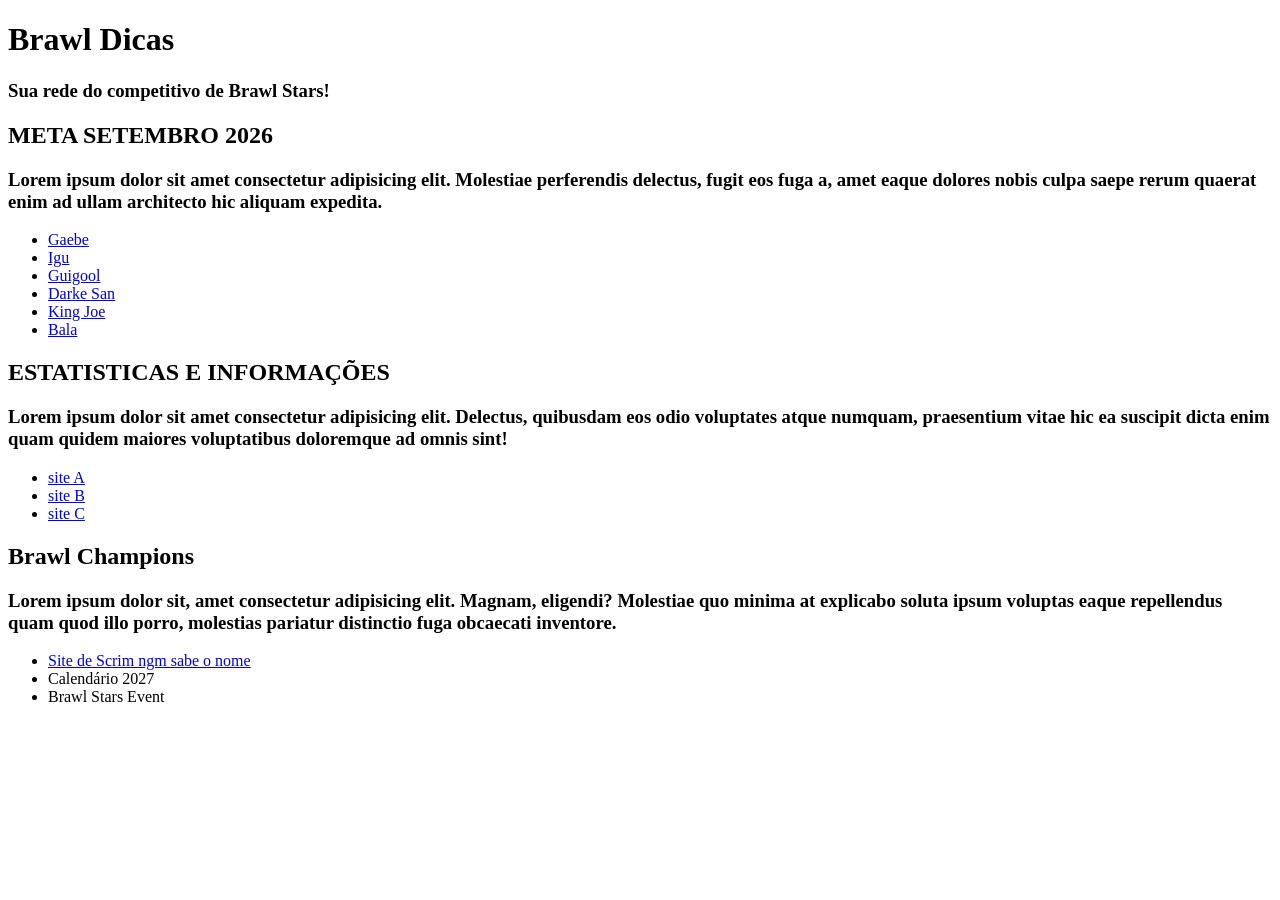
==== index.html @ 019db8ba "Create index.html for Brawl Dicas website Initial HTML structure for Brawl Dicas website with sectio" ====
<!DOCTYPE html>
<html lang="pt-br">
<head>
    <meta charset="UTF-8">
    <meta name="viewport" content="width=device-width, initial-scale=1.0">
    <link rel="stylesheet" href="estilos.css">
    <title>Brawl Dicas</title>
    
</head>
<body>
    <div>
        <h1> Brawl Dicas </h1>
        <h3> Sua rede do competitivo de Brawl Stars!</h3>
    </div>

    <div>
    <h2> META SETEMBRO 2026</h2>
    <h3> Lorem ipsum dolor sit amet consectetur adipisicing elit. Molestiae perferendis delectus, fugit eos fuga a, amet eaque dolores nobis culpa saepe rerum quaerat enim ad ullam architecto hic aliquam expedita.</h3>
    <nav>
        <ul>
            <li><a href="#">Gaebe</a></li>
            <li><a href="#">Igu</a></li>
            <li><a href="#">Guigool</a></li>
            <li><a href="#">Darke San</a></li>
            <li><a href="#">King Joe</a></li>
            <li><a href="#">Bala</a></li>
        </ul>
    </nav>
    </div>

    <div>
        <h2> ESTATISTICAS E INFORMAÇÕES</h2>
        <h3> Lorem ipsum dolor sit amet consectetur adipisicing elit. Delectus, quibusdam eos odio voluptates atque numquam, praesentium vitae hic ea suscipit dicta enim quam quidem maiores voluptatibus doloremque ad omnis sint!</h3>
    <nav>
        <ul>
            <li><a href="#">site A</a></li>
            <li><a href="#">site B</a></li>
            <li><a href="#">site C</a></li>
        </ul>
    </nav>
    </div>

    <div>
        <h2> Brawl Champions</h2>
        <h3> Lorem ipsum dolor sit, amet consectetur adipisicing elit. Magnam, eligendi? Molestiae quo minima at explicabo soluta ipsum voluptas eaque repellendus quam quod illo porro, molestias pariatur distinctio fuga obcaecati inventore.</h3>
    <nav>
        <ul>
            <li><a href="#"> Site de Scrim ngm sabe o nome</a></li>
            <li><a href="#"></a> Calendário 2027</li>
            <li><a href="https://"></a> Brawl Stars Event</li>
        </ul>
    </nav>
    </div>
</body>
</html>
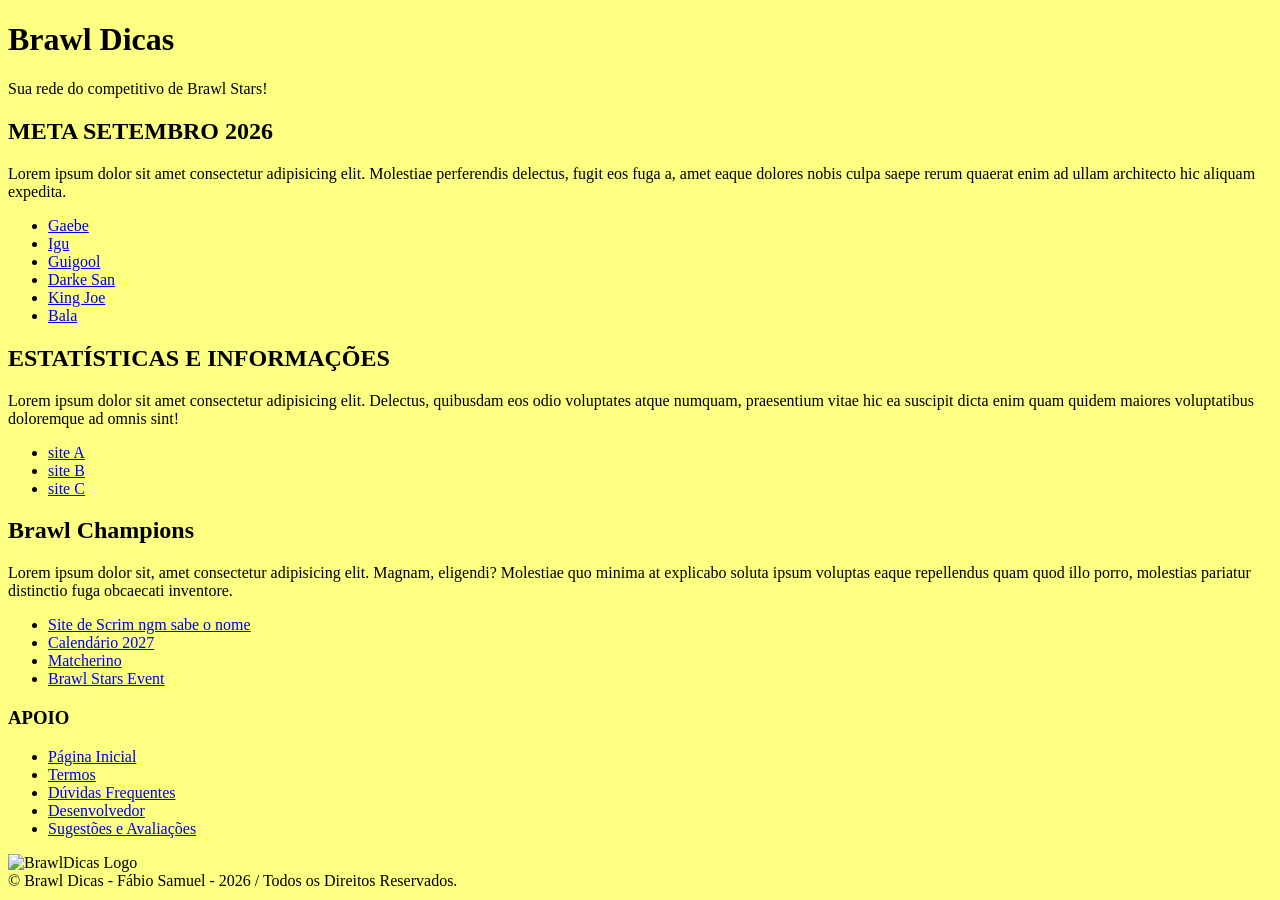
==== commit 2de8ce15: "Update index.html" ====
--- a/index.html
+++ b/index.html
@@ -1,4 +1,3 @@
-
 <!DOCTYPE html>
 <html lang="pt-br">
 <head>
@@ -6,51 +5,73 @@
     <meta name="viewport" content="width=device-width, initial-scale=1.0">
     <link rel="stylesheet" href="estilos.css">
     <title>Brawl Dicas</title>
-    
 </head>
 <body>
-    <div>
-        <h1> Brawl Dicas </h1>
-        <h3> Sua rede do competitivo de Brawl Stars!</h3>
-    </div>
+    
+    <header>
+        <h1>Brawl Dicas</h1>
+        <p>Sua rede do competitivo de Brawl Stars!</p>
+    </header>
 
-    <div>
-    <h2> META SETEMBRO 2026</h2>
-    <h3> Lorem ipsum dolor sit amet consectetur adipisicing elit. Molestiae perferendis delectus, fugit eos fuga a, amet eaque dolores nobis culpa saepe rerum quaerat enim ad ullam architecto hic aliquam expedita.</h3>
-    <nav>
-        <ul>
-            <li><a href="#">Gaebe</a></li>
-            <li><a href="#">Igu</a></li>
-            <li><a href="#">Guigool</a></li>
-            <li><a href="#">Darke San</a></li>
-            <li><a href="#">King Joe</a></li>
-            <li><a href="#">Bala</a></li>
-        </ul>
-    </nav>
-    </div>
+    
+    <section>
+        <h2>META SETEMBRO 2026</h2>
+        <p>Lorem ipsum dolor sit amet consectetur adipisicing elit. Molestiae perferendis delectus, fugit eos fuga a, amet eaque dolores nobis culpa saepe rerum quaerat enim ad ullam architecto hic aliquam expedita.</p>
+        <nav>
+            <ul>
+                <li><a href="https://www.youtube.com/@GaebeBS" target="_blank" rel="noopener noreferrer">Gaebe</a></li>
+                <li><a href="https://www.youtube.com/@iguigu" target="_blank" rel="noopener noreferrer">Igu</a></li>
+                <li><a href="https://www.youtube.com/@guigoolbs" target="_blank" rel="noopener noreferrer">Guigool</a></li>
+                <li><a href="https://www.youtube.com/@Darkesanbs" target="_blank" rel="noopener noreferrer">Darke San</a></li>
+                <li><a href="https://www.youtube.com/@KINGJOEJNT" target="_blank" rel="noopener noreferrer">King Joe</a></li>
+                <li><a href="https://www.youtube.com/@balabrawl" target="_blank" rel="noopener noreferrer">Bala</a></li>
+            </ul>
+        </nav>
+    </section>
 
-    <div>
-        <h2> ESTATISTICAS E INFORMAÇÕES</h2>
-        <h3> Lorem ipsum dolor sit amet consectetur adipisicing elit. Delectus, quibusdam eos odio voluptates atque numquam, praesentium vitae hic ea suscipit dicta enim quam quidem maiores voluptatibus doloremque ad omnis sint!</h3>
-    <nav>
-        <ul>
-            <li><a href="#">site A</a></li>
-            <li><a href="#">site B</a></li>
-            <li><a href="#">site C</a></li>
-        </ul>
-    </nav>
-    </div>
+    
+    <section>
+        <h2>ESTATÍSTICAS E INFORMAÇÕES</h2>
+        <p>Lorem ipsum dolor sit amet consectetur adipisicing elit. Delectus, quibusdam eos odio voluptates atque numquam, praesentium vitae hic ea suscipit dicta enim quam quidem maiores voluptatibus doloremque ad omnis sint!</p>
+        <nav>
+            <ul>
+                <li><a href="#" target="_blank" rel="noopener noreferrer">site A</a></li>
+                <li><a href="#" target="_blank" rel="noopener noreferrer">site B</a></li>
+                <li><a href="#" target="_blank" rel="noopener noreferrer">site C</a></li>
+            </ul>
+        </nav>
+    </section>
 
-    <div>
-        <h2> Brawl Champions</h2>
-        <h3> Lorem ipsum dolor sit, amet consectetur adipisicing elit. Magnam, eligendi? Molestiae quo minima at explicabo soluta ipsum voluptas eaque repellendus quam quod illo porro, molestias pariatur distinctio fuga obcaecati inventore.</h3>
-    <nav>
-        <ul>
-            <li><a href="#"> Site de Scrim ngm sabe o nome</a></li>
-            <li><a href="#"></a> Calendário 2027</li>
-            <li><a href="https://"></a> Brawl Stars Event</li>
-        </ul>
-    </nav>
-    </div>
+    
+    <section>
+        <h2>Brawl Champions</h2>
+        <p>Lorem ipsum dolor sit, amet consectetur adipisicing elit. Magnam, eligendi? Molestiae quo minima at explicabo soluta ipsum voluptas eaque repellendus quam quod illo porro, molestias pariatur distinctio fuga obcaecati inventore.</p>
+        <nav>
+            <ul>
+                <li><a href="#" target="_blank" rel="noopener noreferrer">Site de Scrim ngm sabe o nome</a></li>
+                <li><a href="#" target="_blank" rel="noopener noreferrer">Calendário 2027</a></li>
+                <li><a href="#" target="_blank" rel="noopener noreferrer">Matcherino</a></li>
+                <li><a href="https://event.supercell.com/brawlstars/pt" target="_blank" rel="noopener noreferrer">Brawl Stars Event</a></li>
+            </ul>
+        </nav>
+    </section>
+
+ 
+    <footer>
+        <div class="footer-container">
+            <div class="footer-content">
+                <h3>APOIO</h3>
+                <ul>
+                    <li><a href="#" target="_blank">Página Inicial</a></li>
+                    <li><a href="#" target="_blank">Termos</a></li>
+                    <li><a href="#" target="_blank">Dúvidas Frequentes</a></li>
+                    <li><a href="#" target="_blank">Desenvolvedor</a></li>
+                    <li><a href="#" target="_blank">Sugestões e Avaliações</a></li>
+                </ul>
+            </div>
+            <img class="fim" src="#" alt="BrawlDicas Logo" />
+        </div>
+        <div class="direitos"> © Brawl Dicas - Fábio Samuel - 2026 / Todos os Direitos Reservados.</div>
+    </footer>
 </body>
 </html>
--- a/estilos.css
+++ b/estilos.css
@@ -0,0 +1,3 @@
+body {
+    background-color: #fdff82;
+}
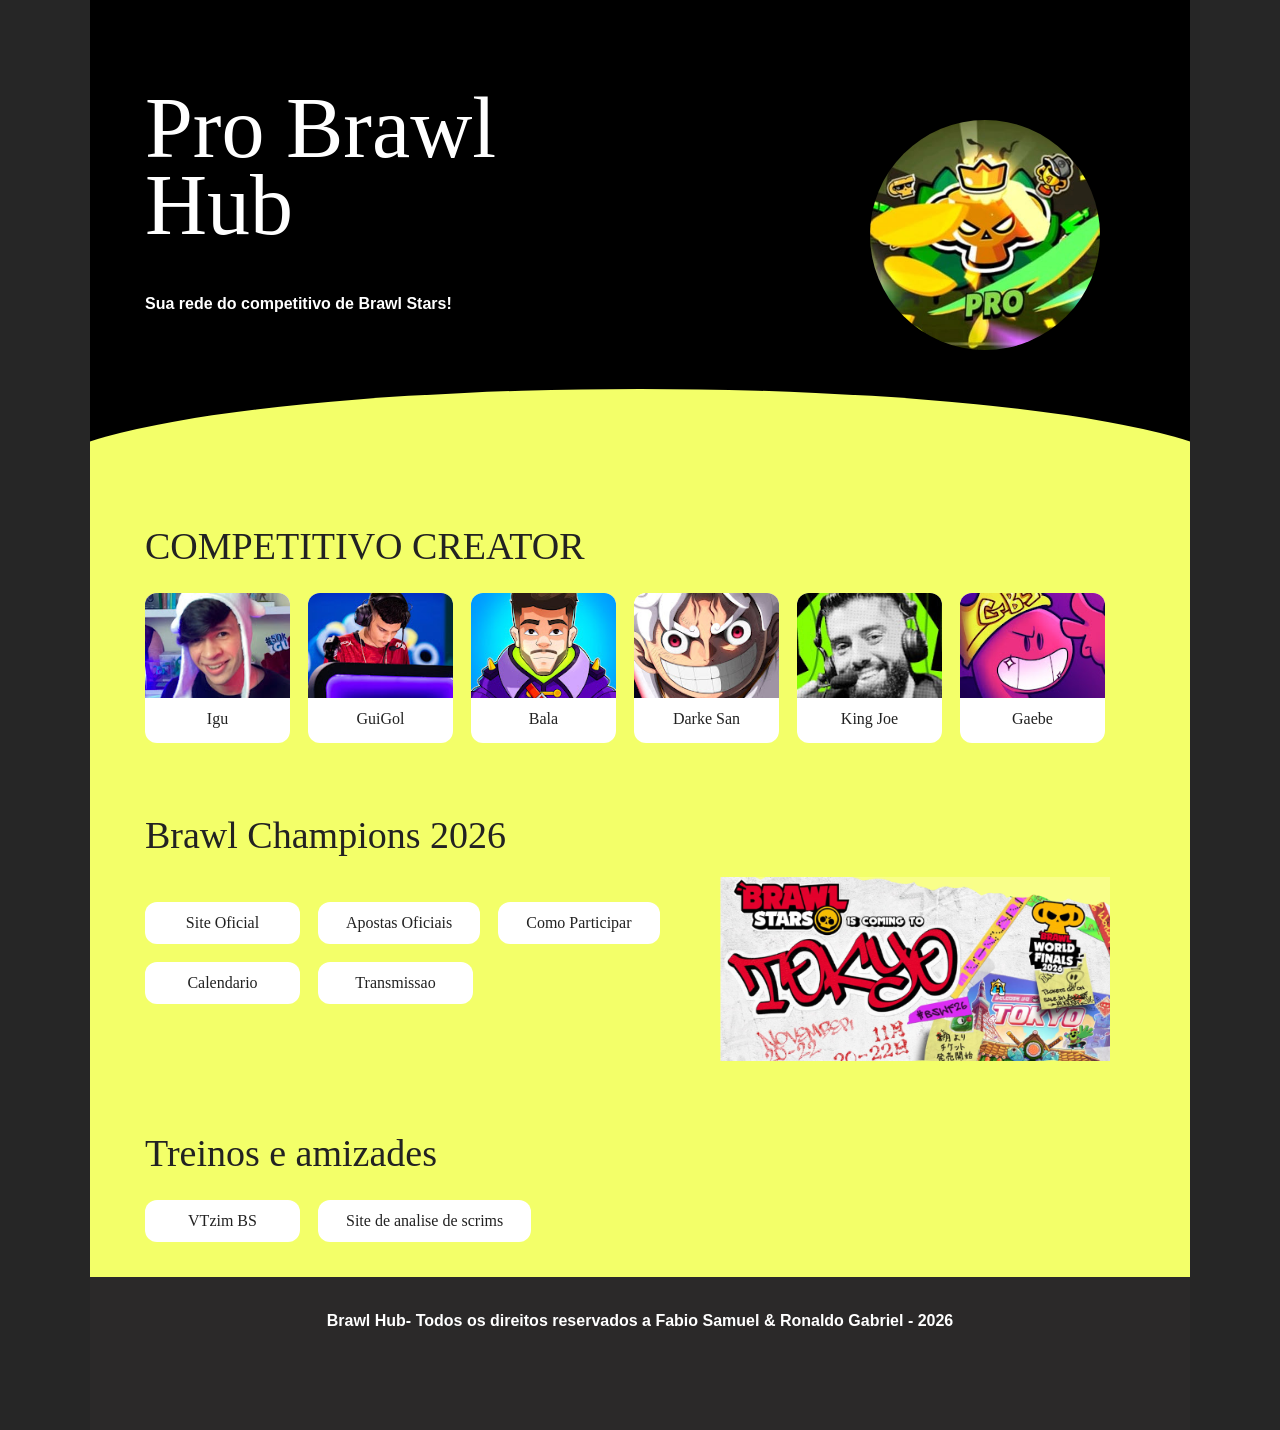
==== commit b7fb2fe2: "CSS" ====
--- a/index.html
+++ b/index.html
@@ -3,75 +3,65 @@
 <head>
     <meta charset="UTF-8">
     <meta name="viewport" content="width=device-width, initial-scale=1.0">
+    <link rel="icon" type="image/jpeg" href="imagens/favicon.jpg">
     <link rel="stylesheet" href="estilos.css">
-    <title>Brawl Dicas</title>
+    <title>Pro Brawl Hub</title>
 </head>
 <body>
-    
     <header>
-        <h1>Brawl Dicas</h1>
+        <h1>Pro Brawl<br>Hub</h1>
         <p>Sua rede do competitivo de Brawl Stars!</p>
+        <div class="logo">
+            <img src="imagens/prorank.jpg" alt="Logo Pro Rank">
+        </div>
     </header>
 
-    
     <section>
-        <h2>META SETEMBRO 2026</h2>
-        <p>Lorem ipsum dolor sit amet consectetur adipisicing elit. Molestiae perferendis delectus, fugit eos fuga a, amet eaque dolores nobis culpa saepe rerum quaerat enim ad ullam architecto hic aliquam expedita.</p>
+        <h2>COMPETITIVO CREATOR</h2>
+
         <nav>
             <ul>
-                <li><a href="https://www.youtube.com/@GaebeBS" target="_blank" rel="noopener noreferrer">Gaebe</a></li>
-                <li><a href="https://www.youtube.com/@iguigu" target="_blank" rel="noopener noreferrer">Igu</a></li>
-                <li><a href="https://www.youtube.com/@guigoolbs" target="_blank" rel="noopener noreferrer">Guigool</a></li>
-                <li><a href="https://www.youtube.com/@Darkesanbs" target="_blank" rel="noopener noreferrer">Darke San</a></li>
-                <li><a href="https://www.youtube.com/@KINGJOEJNT" target="_blank" rel="noopener noreferrer">King Joe</a></li>
-                <li><a href="https://www.youtube.com/@balabrawl" target="_blank" rel="noopener noreferrer">Bala</a></li>
+                <li><a href="https://www.youtube.com/@iguigu" target="_blank"><img src="imagens/igu.jpg" alt="Igu">Igu</a></li>
+                <li><a href="https://www.youtube.com/@guigoolbs" target="_blank"><img src="imagens/guigol.jpg" alt="GuiGol">GuiGol</a></li>
+                <li><a href="https://www.youtube.com/@balabrawl" target="_blank"><img src="imagens/balabrawl.jpg" alt="Bala">Bala</a></li>
+                <li><a href="https://www.youtube.com/@Darkesanbs" target="_blank"><img src="imagens/darkesan.jpg" alt="Darke San">Darke San</a></li>
+                <li><a href="https://www.youtube.com/@KINGJOEJNT" target="_blank"><img src="imagens/kingjoe.jpg" alt="King Joe">King Joe</a></li>
+                <li><a href="https://www.youtube.com/@GaebeBS" target="_blank"><img src="imagens/gaebebs.jpg" alt="Gaebe">Gaebe</a></li>
             </ul>
         </nav>
     </section>
 
-    
     <section>
-        <h2>ESTATÍSTICAS E INFORMAÇÕES</h2>
-        <p>Lorem ipsum dolor sit amet consectetur adipisicing elit. Delectus, quibusdam eos odio voluptates atque numquam, praesentium vitae hic ea suscipit dicta enim quam quidem maiores voluptatibus doloremque ad omnis sint!</p>
+        <h2>Brawl Champions 2026</h2>
+
+        <div class="campeonato">
+            <nav>
+                <ul>
+                    <li><a href="https://event.supercell.com/brawlstars/pt" target="_blank">Site Oficial</a></li>
+                    <li><a href="#">Apostas Oficiais</a></li>
+                    <li><a href="#">Como Participar</a></li>
+                    <li><a href="#">Calendario</a></li>
+                    <li><a href="#">Transmissao</a></li>
+                </ul>
+            </nav>
+
+            <img class="tokyo" src="imagens/tokyobsc.png" alt="Brawl Stars Tokyo">
+        </div>
+    </section>
+
+    <section>
+        <h2>Treinos e amizades</h2>
+
         <nav>
             <ul>
-                <li><a href="#" target="_blank" rel="noopener noreferrer">site A</a></li>
-                <li><a href="#" target="_blank" rel="noopener noreferrer">site B</a></li>
-                <li><a href="#" target="_blank" rel="noopener noreferrer">site C</a></li>
+                <li><a href="#">VTzim BS</a></li>
+                <li><a href="https://corestats.pro/scrims" target="_blank">Site de analise de scrims</a></li>
             </ul>
         </nav>
     </section>
 
-    
-    <section>
-        <h2>Brawl Champions</h2>
-        <p>Lorem ipsum dolor sit, amet consectetur adipisicing elit. Magnam, eligendi? Molestiae quo minima at explicabo soluta ipsum voluptas eaque repellendus quam quod illo porro, molestias pariatur distinctio fuga obcaecati inventore.</p>
-        <nav>
-            <ul>
-                <li><a href="#" target="_blank" rel="noopener noreferrer">Site de Scrim ngm sabe o nome</a></li>
-                <li><a href="#" target="_blank" rel="noopener noreferrer">Calendário 2027</a></li>
-                <li><a href="#" target="_blank" rel="noopener noreferrer">Matcherino</a></li>
-                <li><a href="https://event.supercell.com/brawlstars/pt" target="_blank" rel="noopener noreferrer">Brawl Stars Event</a></li>
-            </ul>
-        </nav>
-    </section>
-
- 
     <footer>
-        <div class="footer-container">
-            <div class="footer-content">
-                <h3>APOIO</h3>
-                <ul>
-                    <li><a href="#" target="_blank">Página Inicial</a></li>
-                    <li><a href="#" target="_blank">Termos</a></li>
-                    <li><a href="#" target="_blank">Dúvidas Frequentes</a></li>
-                    <li><a href="#" target="_blank">Desenvolvedor</a></li>
-                    <li><a href="#" target="_blank">Sugestões e Avaliações</a></li>
-                </ul>
-            </div>
-            <img class="fim" src="#" alt="BrawlDicas Logo" />
-        </div>
-        <div class="direitos"> © Brawl Dicas - Fábio Samuel - 2026 / Todos os Direitos Reservados.</div>
+        <p>Brawl Hub- Todos os direitos reservados a Fabio Samuel & Ronaldo Gabriel - 2026</p>
     </footer>
 </body>
 </html>
--- a/estilos.css
+++ b/estilos.css
@@ -1,3 +1,206 @@
+* {
+    box-sizing: border-box;
+}
+
 body {
-    background-color: #fdff82;
-}
+    margin: 0;
+    background-color: #262626;
+    color: #222222;
+    font-family: Arial, Helvetica, sans-serif;
+}
+
+header,
+section,
+footer {
+    width: 1100px;
+    max-width: 100%;
+    margin: auto;
+}
+
+header {
+    position: relative;
+    min-height: 480px;
+    padding: 90px 55px 160px;
+    overflow: hidden;
+    background-color: #000000;
+    color: white;
+}
+
+header::after {
+    content: "";
+    position: absolute;
+    left: -5%;
+    bottom: -80px;
+    width: 110%;
+    height: 180px;
+    background-color: #f3ff69;
+    border-radius: 50% 50% 0 0;
+}
+
+header h1,
+header p,
+.logo {
+    position: relative;
+    z-index: 1;
+}
+
+h1 {
+    max-width: 420px;
+    margin: 0 0 50px;
+    font-family: Impact, fantasy;
+    font-size: 86px;
+    font-weight: normal;
+    line-height: 0.9;
+}
+
+header p {
+    max-width: 430px;
+    font-weight: bold;
+}
+
+.logo {
+    position: absolute;
+    top: 120px;
+    right: 90px;
+    width: 230px;
+    height: 230px;
+    display: flex;
+    align-items: center;
+    justify-content: center;
+    background-color: #355000;
+    color: #dfff3f;
+    border-radius: 50%;
+    overflow: hidden;
+}
+
+.logo img {
+    width: 100%;
+    height: 100%;
+    object-fit: cover;
+}
+
+section {
+    padding: 35px 55px;
+    background-color: #f3ff69;
+}
+
+h2 {
+    margin: 0 0 20px;
+    font-family: Impact, fantasy;
+    font-size: 38px;
+    font-weight: normal;
+}
+
+ul {
+    display: flex;
+    flex-wrap: wrap;
+    gap: 18px;
+    padding: 0;
+    margin: 25px 0 0;
+    list-style: none;
+}
+
+a {
+    display: block;
+    min-width: 155px;
+    padding: 12px 28px;
+    background-color: white;
+    color: #222222;
+    border-radius: 12px;
+    font-family: Impact, fantasy;
+    text-align: center;
+    text-decoration: none;
+}
+
+section:first-of-type a {
+    width: 145px;
+    min-width: 145px;
+    min-height: 150px;
+    padding: 0 0 12px;
+    overflow: hidden;
+    background-color: white;
+}
+
+section:first-of-type img {
+    width: 100%;
+    height: 105px;
+    display: block;
+    object-fit: cover;
+    margin-bottom: 12px;
+}
+
+section:nth-of-type(2) ul {
+    max-width: 540px;
+}
+
+.campeonato {
+    display: flex;
+    align-items: flex-start;
+    gap: 35px;
+}
+
+.campeonato nav {
+    width: 540px;
+}
+
+.tokyo {
+    width: 390px;
+    max-width: 100%;
+}
+
+a:hover {
+    background-color: #dfffd0;
+}
+
+footer {
+    padding: 35px 55px 100px;
+    background-color: #2b2929;
+    color: white;
+}
+
+footer p {
+    margin: 0;
+    font-weight: bold;
+    text-align: center;
+}
+
+@media (max-width: 600px) {
+    header,
+    section,
+    footer {
+        padding-left: 25px;
+        padding-right: 25px;
+    }
+
+    h1 {
+        font-size: 55px;
+    }
+
+    header {
+        background-image: none;
+    }
+
+    .logo {
+        display: none;
+    }
+
+    h2 {
+        font-size: 30px;
+    }
+
+    a {
+        width: 100%;
+    }
+
+    .campeonato {
+        display: block;
+    }
+
+    .campeonato nav {
+        width: auto;
+    }
+
+    .tokyo {
+        margin-top: 25px;
+    }
+}
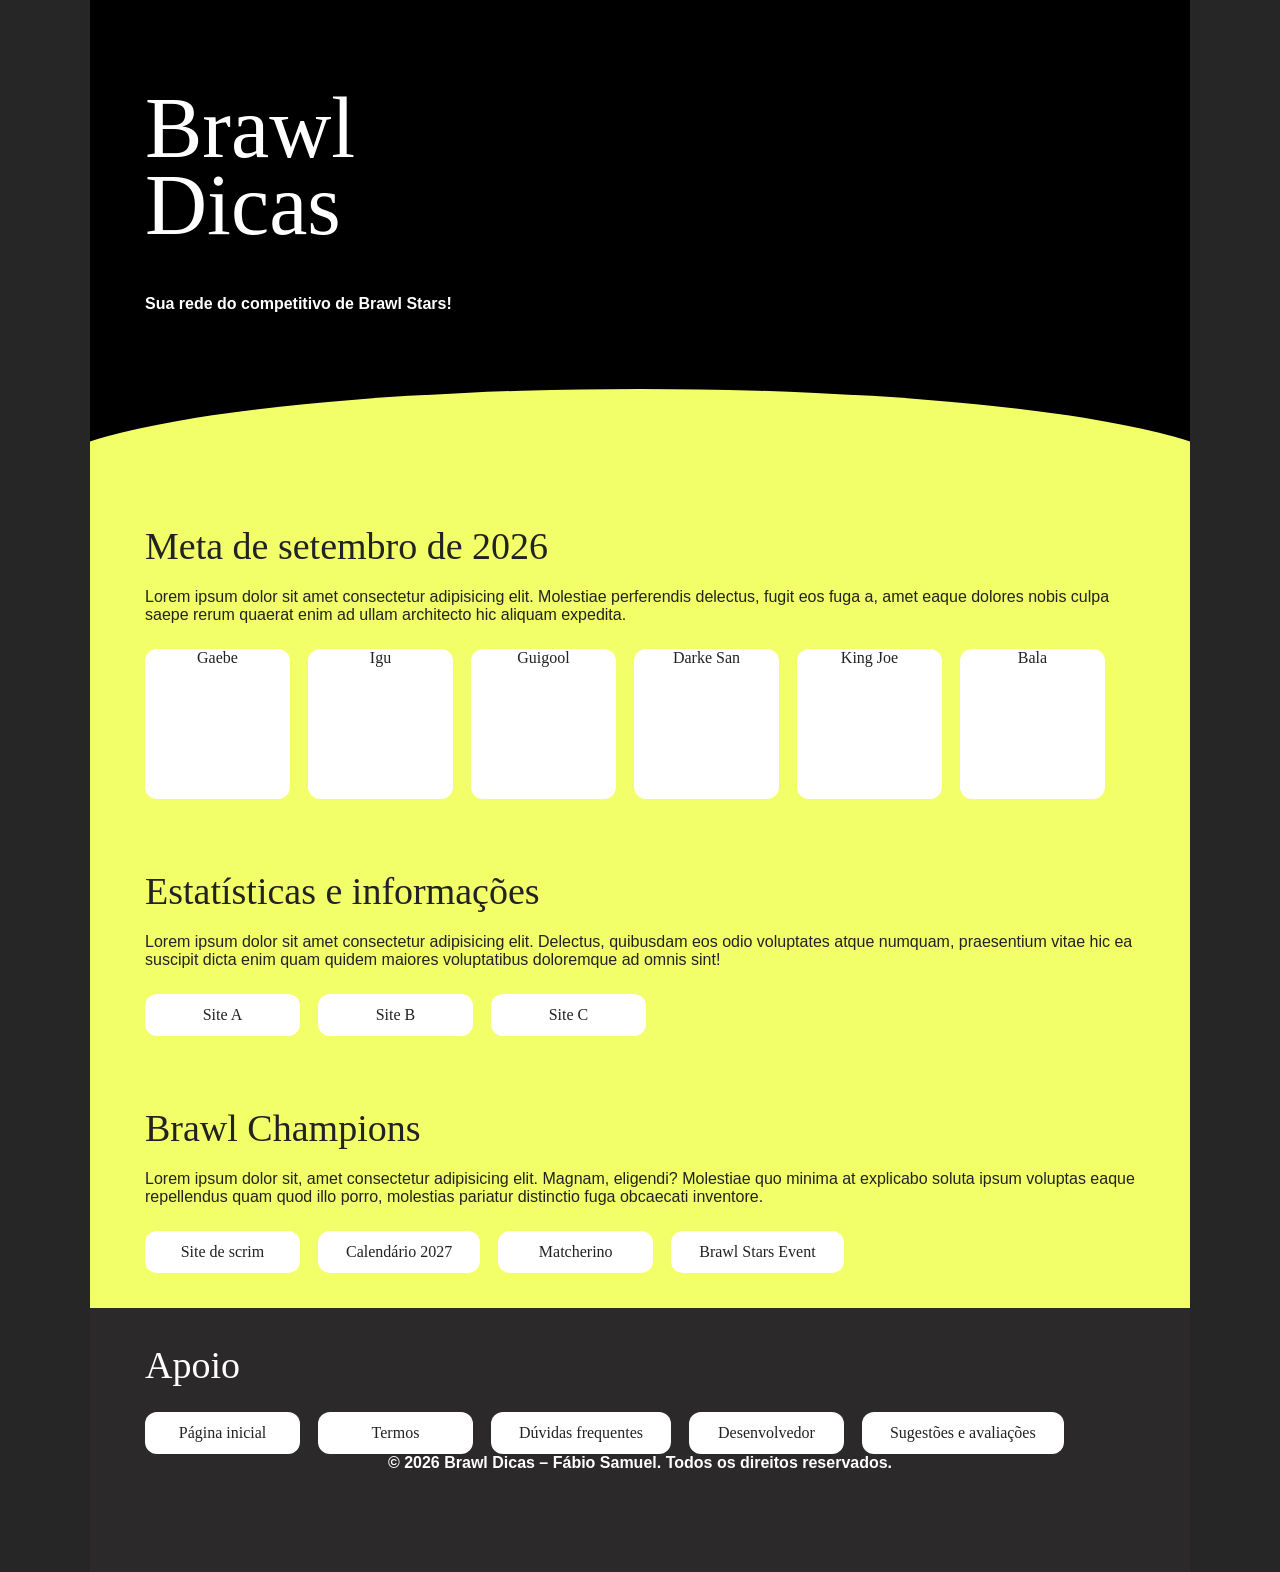
==== commit adde6a31: "Revise index.html for Brawl Dicas website Updated the HTML structure and content for the Brawl Dicas" ====
--- a/index.html
+++ b/index.html
@@ -1,67 +1,155 @@
 <!DOCTYPE html>
-<html lang="pt-br">
-<head>
-    <meta charset="UTF-8">
-    <meta name="viewport" content="width=device-width, initial-scale=1.0">
-    <link rel="icon" type="image/jpeg" href="imagens/favicon.jpg">
-    <link rel="stylesheet" href="estilos.css">
-    <title>Pro Brawl Hub</title>
-</head>
-<body>
-    <header>
-        <h1>Pro Brawl<br>Hub</h1>
-        <p>Sua rede do competitivo de Brawl Stars!</p>
-        <div class="logo">
-            <img src="imagens/prorank.jpg" alt="Logo Pro Rank">
-        </div>
+<html lang="pt-BR">
+  <head>
+    <meta charset="UTF-8" />
+    <meta name="viewport" content="width=device-width, initial-scale=1.0" />
+    <meta
+      name="description"
+      content="Brawl Dicas: meta atual, estatísticas e campeonatos de Brawl Stars em um só lugar."
+    />
+    <title>Brawl Dicas</title>
+    <link rel="stylesheet" href="estilos.css" />
+  </head>
+  <body>
+    <header class="topo">
+      <h1>Brawl Dicas</h1>
+      <p>Sua rede do competitivo de Brawl Stars!</p>
     </header>
 
-    <section>
-        <h2>COMPETITIVO CREATOR</h2>
+    <main>
+      <section aria-labelledby="titulo-meta">
+        <h2 id="titulo-meta">Meta de setembro de 2026</h2>
+        <p>
+          Lorem ipsum dolor sit amet consectetur adipisicing elit. Molestiae
+          perferendis delectus, fugit eos fuga a, amet eaque dolores nobis culpa
+          saepe rerum quaerat enim ad ullam architecto hic aliquam expedita.
+        </p>
+        <ul class="links">
+          <li>
+            <a
+              href="https://www.youtube.com/@GaebeBS"
+              target="_blank"
+              rel="noopener noreferrer"
+              >Gaebe</a
+            >
+          </li>
+          <li>
+            <a
+              href="https://www.youtube.com/@iguigu"
+              target="_blank"
+              rel="noopener noreferrer"
+              >Igu</a
+            >
+          </li>
+          <li>
+            <a
+              href="https://www.youtube.com/@guigoolbs"
+              target="_blank"
+              rel="noopener noreferrer"
+              >Guigool</a
+            >
+          </li>
+          <li>
+            <a
+              href="https://www.youtube.com/@Darkesanbs"
+              target="_blank"
+              rel="noopener noreferrer"
+              >Darke San</a
+            >
+          </li>
+          <li>
+            <a
+              href="https://www.youtube.com/@KINGJOEJNT"
+              target="_blank"
+              rel="noopener noreferrer"
+              >King Joe</a
+            >
+          </li>
+          <li>
+            <a
+              href="https://www.youtube.com/@balabrawl"
+              target="_blank"
+              rel="noopener noreferrer"
+              >Bala</a
+            >
+          </li>
+        </ul>
+      </section>
 
-        <nav>
-            <ul>
-                <li><a href="https://www.youtube.com/@iguigu" target="_blank"><img src="imagens/igu.jpg" alt="Igu">Igu</a></li>
-                <li><a href="https://www.youtube.com/@guigoolbs" target="_blank"><img src="imagens/guigol.jpg" alt="GuiGol">GuiGol</a></li>
-                <li><a href="https://www.youtube.com/@balabrawl" target="_blank"><img src="imagens/balabrawl.jpg" alt="Bala">Bala</a></li>
-                <li><a href="https://www.youtube.com/@Darkesanbs" target="_blank"><img src="imagens/darkesan.jpg" alt="Darke San">Darke San</a></li>
-                <li><a href="https://www.youtube.com/@KINGJOEJNT" target="_blank"><img src="imagens/kingjoe.jpg" alt="King Joe">King Joe</a></li>
-                <li><a href="https://www.youtube.com/@GaebeBS" target="_blank"><img src="imagens/gaebebs.jpg" alt="Gaebe">Gaebe</a></li>
-            </ul>
-        </nav>
-    </section>
+      <section aria-labelledby="titulo-stats">
+        <h2 id="titulo-stats">Estatísticas e informações</h2>
+        <p>
+          Lorem ipsum dolor sit amet consectetur adipisicing elit. Delectus,
+          quibusdam eos odio voluptates atque numquam, praesentium vitae hic ea
+          suscipit dicta enim quam quidem maiores voluptatibus doloremque ad
+          omnis sint!
+        </p>
+        <ul class="links">
+          <li>
+            <a href="#" target="_blank" rel="noopener noreferrer">Site A</a>
+          </li>
+          <li>
+            <a href="#" target="_blank" rel="noopener noreferrer">Site B</a>
+          </li>
+          <li>
+            <a href="#" target="_blank" rel="noopener noreferrer">Site C</a>
+          </li>
+        </ul>
+      </section>
 
-    <section>
-        <h2>Brawl Champions 2026</h2>
+      <section aria-labelledby="titulo-champions">
+        <h2 id="titulo-champions">Brawl Champions</h2>
+        <p>
+          Lorem ipsum dolor sit, amet consectetur adipisicing elit. Magnam,
+          eligendi? Molestiae quo minima at explicabo soluta ipsum voluptas
+          eaque repellendus quam quod illo porro, molestias pariatur distinctio
+          fuga obcaecati inventore.
+        </p>
+        <ul class="links">
+          <li>
+            <a href="#" target="_blank" rel="noopener noreferrer"
+              >Site de scrim</a
+            >
+          </li>
+          <li>
+            <a href="#" target="_blank" rel="noopener noreferrer"
+              >Calendário 2027</a
+            >
+          </li>
+          <li>
+            <a href="#" target="_blank" rel="noopener noreferrer">Matcherino</a>
+          </li>
+          <li>
+            <a
+              href="https://event.supercell.com/brawlstars/pt"
+              target="_blank"
+              rel="noopener noreferrer"
+              >Brawl Stars Event</a
+            >
+          </li>
+        </ul>
+      </section>
+    </main>
 
-        <div class="campeonato">
-            <nav>
-                <ul>
-                    <li><a href="https://event.supercell.com/brawlstars/pt" target="_blank">Site Oficial</a></li>
-                    <li><a href="#">Apostas Oficiais</a></li>
-                    <li><a href="#">Como Participar</a></li>
-                    <li><a href="#">Calendario</a></li>
-                    <li><a href="#">Transmissao</a></li>
-                </ul>
-            </nav>
+    <footer class="rodape">
+      <nav aria-label="Apoio">
+        <h2>Apoio</h2>
+        <ul>
+          <li><a href="#">Página inicial</a></li>
+          <li><a href="#">Termos</a></li>
+          <li><a href="#">Dúvidas frequentes</a></li>
+          <li><a href="#">Desenvolvedor</a></li>
+          <li><a href="#">Sugestões e avaliações</a></li>
+        </ul>
+      </nav>
 
-            <img class="tokyo" src="imagens/tokyobsc.png" alt="Brawl Stars Tokyo">
-        </div>
-    </section>
+      <!-- Quando tiver o logo, descomente e troque o src:
+        <img class="rodape-logo" src="logo.png" alt="Logo do Brawl Dicas" width="120" height="120">
+        -->
 
-    <section>
-        <h2>Treinos e amizades</h2>
-
-        <nav>
-            <ul>
-                <li><a href="#">VTzim BS</a></li>
-                <li><a href="https://corestats.pro/scrims" target="_blank">Site de analise de scrims</a></li>
-            </ul>
-        </nav>
-    </section>
-
-    <footer>
-        <p>Brawl Hub- Todos os direitos reservados a Fabio Samuel & Ronaldo Gabriel - 2026</p>
+      <p class="direitos">
+        © 2026 Brawl Dicas – Fábio Samuel. Todos os direitos reservados.
+      </p>
     </footer>
-</body>
+  </body>
 </html>
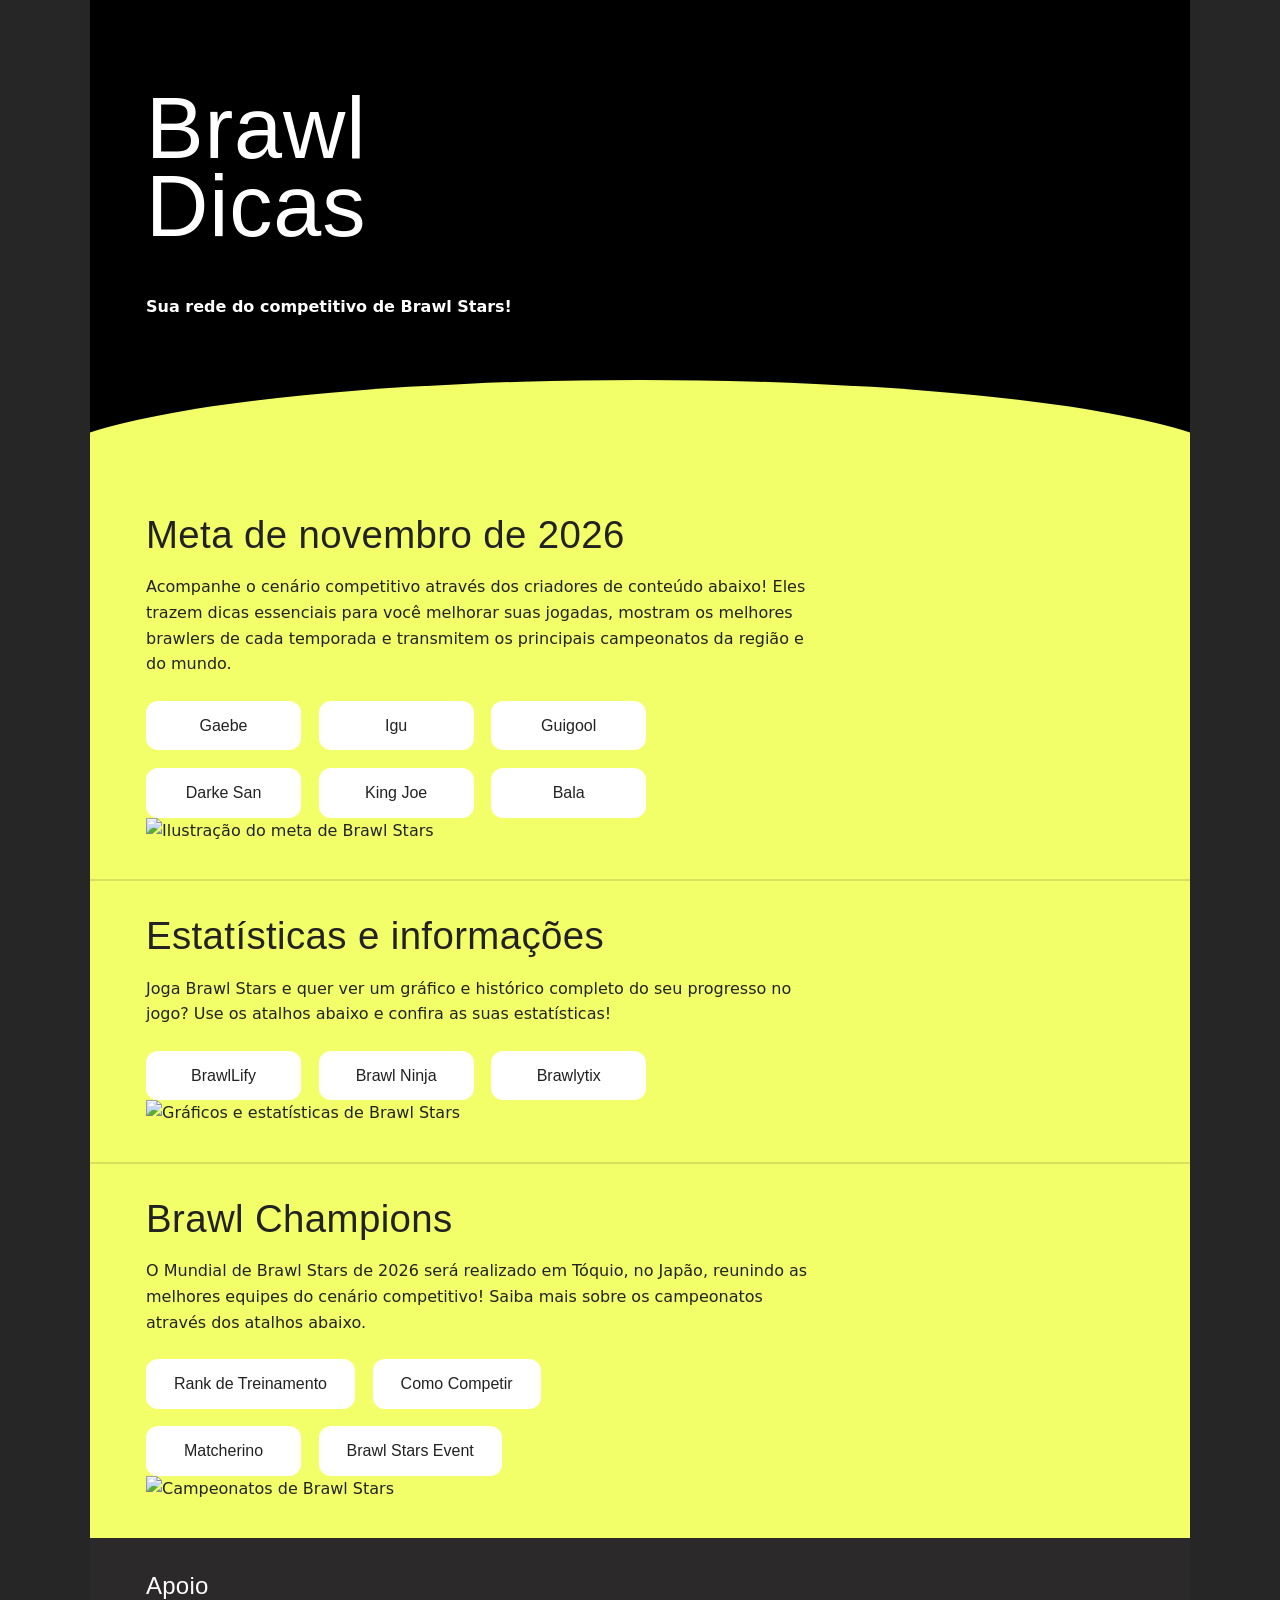
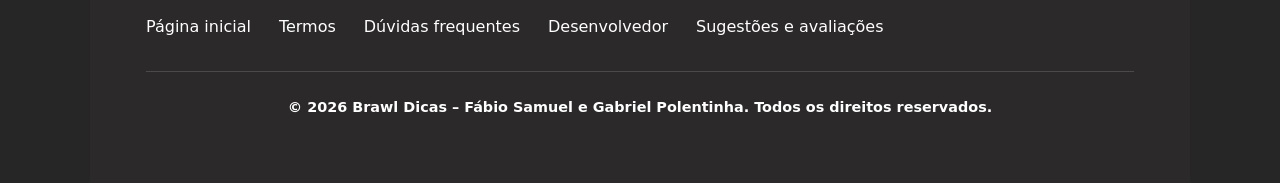
==== commit 1429033d: "Revise meta and champions sections in index.html Updated content for the competitive scene and added" ====
--- a/index.html
+++ b/index.html
@@ -18,116 +18,79 @@
 
     <main>
       <section aria-labelledby="titulo-meta">
-        <h2 id="titulo-meta">Meta de setembro de 2026</h2>
-        <p>
-          Lorem ipsum dolor sit amet consectetur adipisicing elit. Molestiae
-          perferendis delectus, fugit eos fuga a, amet eaque dolores nobis culpa
-          saepe rerum quaerat enim ad ullam architecto hic aliquam expedita.
-        </p>
-        <ul class="links">
-          <li>
-            <a
-              href="https://www.youtube.com/@GaebeBS"
-              target="_blank"
-              rel="noopener noreferrer"
-              >Gaebe</a
-            >
-          </li>
-          <li>
-            <a
-              href="https://www.youtube.com/@iguigu"
-              target="_blank"
-              rel="noopener noreferrer"
-              >Igu</a
-            >
-          </li>
-          <li>
-            <a
-              href="https://www.youtube.com/@guigoolbs"
-              target="_blank"
-              rel="noopener noreferrer"
-              >Guigool</a
-            >
-          </li>
-          <li>
-            <a
-              href="https://www.youtube.com/@Darkesanbs"
-              target="_blank"
-              rel="noopener noreferrer"
-              >Darke San</a
-            >
-          </li>
-          <li>
-            <a
-              href="https://www.youtube.com/@KINGJOEJNT"
-              target="_blank"
-              rel="noopener noreferrer"
-              >King Joe</a
-            >
-          </li>
-          <li>
-            <a
-              href="https://www.youtube.com/@balabrawl"
-              target="_blank"
-              rel="noopener noreferrer"
-              >Bala</a
-            >
-          </li>
-        </ul>
+        <div class="conteudo-secao">
+          <div class="bloco-texto">
+            <h2 id="titulo-meta">Meta de novembro de 2026</h2>
+            <p>
+             Acompanhe o cenário competitivo através dos criadores de conteúdo abaixo! Eles trazem dicas essenciais para você melhorar suas jogadas, mostram os melhores brawlers de cada temporada e transmitem os principais campeonatos da região e do mundo.
+            </p>
+            <ul class="links">
+              <li>
+                <a href="https://www.youtube.com/@GaebeBS" target="_blank" rel="noopener noreferrer">Gaebe</a>
+              </li>
+              <li>
+                <a href="https://www.youtube.com/@iguigu" target="_blank" rel="noopener noreferrer">Igu</a>
+              </li>
+              <li>
+                <a href="https://www.youtube.com/@guigoolbs" target="_blank" rel="noopener noreferrer">Guigool</a>
+              </li>
+              <li>
+                <a href="https://www.youtube.com/@Darkesanbs" target="_blank" rel="noopener noreferrer">Darke San</a>
+              </li>
+              <li>
+                <a href="https://www.youtube.com/@KINGJOEJNT" target="_blank" rel="noopener noreferrer">King Joe</a>
+              </li>
+              <li>
+                <a href="https://www.youtube.com/@balabrawl" target="_blank" rel="noopener noreferrer">Bala</a>
+              </li>
+            </ul>
+          </div>
+          <div class="bloco-imagem">
+            <!-- Espaço reservado para a imagem do meta -->
+            <img src="https://i.postimg.cc/br86Y4Ht/image.png" alt="Ilustração do meta de Brawl Stars" width="400" height="300" />
+          </div>
+        </div>
       </section>
 
       <section aria-labelledby="titulo-stats">
-        <h2 id="titulo-stats">Estatísticas e informações</h2>
-        <p>
-          Lorem ipsum dolor sit amet consectetur adipisicing elit. Delectus,
-          quibusdam eos odio voluptates atque numquam, praesentium vitae hic ea
-          suscipit dicta enim quam quidem maiores voluptatibus doloremque ad
-          omnis sint!
-        </p>
-        <ul class="links">
-          <li>
-            <a href="#" target="_blank" rel="noopener noreferrer">Site A</a>
-          </li>
-          <li>
-            <a href="#" target="_blank" rel="noopener noreferrer">Site B</a>
-          </li>
-          <li>
-            <a href="#" target="_blank" rel="noopener noreferrer">Site C</a>
-          </li>
-        </ul>
+        <div class="conteudo-secao">
+          <div class="bloco-texto">
+            <h2 id="titulo-stats">Estatísticas e informações</h2>
+            <p>
+              Joga Brawl Stars e quer ver um gráfico e histórico completo do seu progresso no jogo? Use os atalhos abaixo e confira as suas estatísticas!
+            </p>
+            <ul class="links">
+              <li><a href="https://brawlify.com/" target="_blank" rel="noopener noreferrer">BrawlLify</a></li>
+              <li><a href="https://brawltime.ninja/pt" target="_blank" rel="noopener noreferrer">Brawl Ninja</a></li>
+              <li><a href="https://brawlytix.com/" target="_blank" rel="noopener noreferrer">Brawlytix</a></li>
+            </ul>
+          </div>
+          <div class="bloco-imagem">
+            <!-- Espaço reservado para a imagem de estatísticas -->
+            <img src="https://www.brawlstarsdicas.com.br/wp-content/uploads/2026/11/tela-abertura-gta-6-brawl-stars-loading-screen-brawl-vice-Copia-E9ndWV.jpg" alt="Gráficos e estatísticas de Brawl Stars" width="400" height="300" />
+          </div>
+        </div>
       </section>
 
       <section aria-labelledby="titulo-champions">
-        <h2 id="titulo-champions">Brawl Champions</h2>
-        <p>
-          Lorem ipsum dolor sit, amet consectetur adipisicing elit. Magnam,
-          eligendi? Molestiae quo minima at explicabo soluta ipsum voluptas
-          eaque repellendus quam quod illo porro, molestias pariatur distinctio
-          fuga obcaecati inventore.
-        </p>
-        <ul class="links">
-          <li>
-            <a href="#" target="_blank" rel="noopener noreferrer"
-              >Site de scrim</a
-            >
-          </li>
-          <li>
-            <a href="#" target="_blank" rel="noopener noreferrer"
-              >Calendário 2027</a
-            >
-          </li>
-          <li>
-            <a href="#" target="_blank" rel="noopener noreferrer">Matcherino</a>
-          </li>
-          <li>
-            <a
-              href="https://event.supercell.com/brawlstars/pt"
-              target="_blank"
-              rel="noopener noreferrer"
-              >Brawl Stars Event</a
-            >
-          </li>
-        </ul>
+        <div class="conteudo-secao">
+          <div class="bloco-texto">
+            <h2 id="titulo-champions">Brawl Champions</h2>
+            <p>
+              O Mundial de Brawl Stars de 2026 será realizado em Tóquio, no Japão, reunindo as melhores equipes do cenário competitivo! Saiba mais sobre os campeonatos através dos atalhos abaixo.
+            </p>
+            <ul class="links">
+              <li><a href="https://corestats.pro/scrims?date=2026-11-06&tier=A%2CS" target="_blank" rel="noopener noreferrer">Rank de Treinamento</a></li>
+              <li><a href="https://event.supercell.com/brawlstars/pt/how-to-compete" target="_blank" rel="noopener noreferrer">Como Competir</a></li>
+              <li><a href="https://matcherino.com/supercell" target="_blank" rel="noopener noreferrer">Matcherino</a></li>
+              <li><a href="https://event.supercell.com/brawlstars/pt" target="_blank" rel="noopener noreferrer">Brawl Stars Event</a></li>
+            </ul>
+          </div>
+          <div class="bloco-imagem">
+            <!-- Espaço reservado para a imagem de campeonatos -->
+            <img src="https://i.postimg.cc/nzm5hvy3/image.png" alt="Campeonatos de Brawl Stars" width="400" height="300" />
+          </div>
+        </div>
       </section>
     </main>
 
@@ -143,12 +106,8 @@
         </ul>
       </nav>
 
-      <!-- Quando tiver o logo, descomente e troque o src:
-        <img class="rodape-logo" src="logo.png" alt="Logo do Brawl Dicas" width="120" height="120">
-        -->
-
       <p class="direitos">
-        © 2026 Brawl Dicas – Fábio Samuel. Todos os direitos reservados.
+        © 2026 Brawl Dicas – Fábio Samuel e Gabriel Polentinha. Todos os direitos reservados.
       </p>
     </footer>
   </body>
--- a/estilos.css
+++ b/estilos.css
@@ -1,206 +1,226 @@
-* {
-    box-sizing: border-box;
+/* ---------- Variáveis ---------- */
+:root {
+  --amarelo: #f3ff69;
+  --amarelo-hover: #dfffd0;
+  --preto: #000;
+  --fundo-pagina: #262626;
+  --fundo-rodape: #2b2929;
+  --texto: #222;
+  --branco: #fff;
+
+  --fonte-titulo: Impact, "Arial Narrow Bold", "Haettenschweiler", sans-serif;
+  --fonte-texto: system-ui, -apple-system, "Segoe UI", Roboto, Arial, sans-serif;
+
+  --largura: 1100px;
+  --espaco-x: clamp(1.5rem, 5vw, 3.5rem);
+  --raio: 12px;
+}
+
+/* ---------- Base ---------- */
+*,
+*::before,
+*::after {
+  box-sizing: border-box;
 }
 
 body {
-    margin: 0;
-    background-color: #262626;
-    color: #222222;
-    font-family: Arial, Helvetica, sans-serif;
+  margin: 0;
+  background-color: var(--fundo-pagina);
+  color: var(--texto);
+  font-family: var(--fonte-texto);
+  line-height: 1.6;
 }
 
 header,
-section,
+main,
 footer {
-    width: 1100px;
-    max-width: 100%;
-    margin: auto;
-}
-
-header {
-    position: relative;
-    min-height: 480px;
-    padding: 90px 55px 160px;
-    overflow: hidden;
-    background-color: #000000;
-    color: white;
-}
-
-header::after {
-    content: "";
-    position: absolute;
-    left: -5%;
-    bottom: -80px;
-    width: 110%;
-    height: 180px;
-    background-color: #f3ff69;
-    border-radius: 50% 50% 0 0;
-}
-
-header h1,
-header p,
-.logo {
-    position: relative;
-    z-index: 1;
-}
-
-h1 {
-    max-width: 420px;
-    margin: 0 0 50px;
-    font-family: Impact, fantasy;
-    font-size: 86px;
-    font-weight: normal;
-    line-height: 0.9;
-}
-
-header p {
-    max-width: 430px;
-    font-weight: bold;
-}
-
-.logo {
-    position: absolute;
-    top: 120px;
-    right: 90px;
-    width: 230px;
-    height: 230px;
-    display: flex;
-    align-items: center;
-    justify-content: center;
-    background-color: #355000;
-    color: #dfff3f;
-    border-radius: 50%;
-    overflow: hidden;
-}
-
-.logo img {
+  width: min(100%, var(--largura));
+  margin-inline: auto;
+}
+
+h1,
+h2 {
+  font-family: var(--fonte-titulo);
+  font-weight: normal;
+  line-height: 1;
+  letter-spacing: 0.01em;
+}
+
+p {
+  max-width: 65ch;
+  margin: 0;
+}
+
+a:focus-visible {
+  outline: 3px solid var(--preto);
+  outline-offset: 3px;
+}
+
+/* ---------- Topo ---------- */
+.topo {
+  position: relative;
+  overflow: hidden;
+  min-height: 480px;
+  padding: 90px var(--espaco-x) 160px;
+  background-color: var(--preto);
+  color: var(--branco);
+}
+
+/* Curva amarela que "entra" na primeira seção */
+.topo::after {
+  content: "";
+  position: absolute;
+  left: -5%;
+  bottom: -80px;
+  width: 110%;
+  height: 180px;
+  background-color: var(--amarelo);
+  border-radius: 50% 50% 0 0;
+}
+
+.topo h1,
+.topo p {
+  position: relative;
+  z-index: 1;
+}
+
+.topo h1 {
+  max-width: 7ch;
+  margin: 0 0 clamp(1.5rem, 4vw, 3rem);
+  font-size: clamp(3.5rem, 11vw, 5.4rem);
+  line-height: 0.9;
+}
+
+.topo p {
+  max-width: 430px;
+  font-weight: bold;
+}
+
+/* ---------- Seções ---------- */
+section {
+  padding: 2.25rem var(--espaco-x);
+  background-color: var(--amarelo);
+}
+
+section + section {
+  border-top: 2px solid rgb(0 0 0 / 0.12);
+}
+
+section h2 {
+  margin: 0 0 1.25rem;
+  font-size: clamp(1.9rem, 4vw, 2.4rem);
+}
+
+/* ---------- Botões de link ---------- */
+.links {
+  display: flex;
+  flex-wrap: wrap;
+  gap: 1.1rem;
+  max-width: 540px;
+  margin: 1.5rem 0 0;
+  padding: 0;
+  list-style: none;
+}
+
+.links a {
+  display: block;
+  min-width: 155px;
+  padding: 0.75rem 1.75rem;
+  background-color: var(--branco);
+  color: var(--texto);
+  border-radius: var(--raio);
+  font-family: var(--fonte-titulo);
+  text-align: center;
+  text-decoration: none;
+  transition: background-color 0.15s ease;
+}
+
+.links a:hover {
+  background-color: var(--amarelo-hover);
+}
+
+/* ---------- Rodapé ---------- */
+.rodape {
+  display: grid;
+  gap: 2rem;
+  padding: 2.25rem var(--espaco-x) 4rem;
+  background-color: var(--fundo-rodape);
+  color: var(--branco);
+}
+
+.rodape h2 {
+  margin: 0 0 1rem;
+  font-size: 1.5rem;
+}
+
+.rodape ul {
+  display: flex;
+  flex-wrap: wrap;
+  gap: 0.5rem 1.75rem;
+  margin: 0;
+  padding: 0;
+  list-style: none;
+}
+
+.rodape a {
+  color: var(--branco);
+  text-decoration: underline;
+  text-underline-offset: 3px;
+  text-decoration-color: transparent;
+  transition: text-decoration-color 0.15s ease;
+}
+
+.rodape a:hover,
+.rodape a:focus-visible {
+  text-decoration-color: var(--amarelo);
+}
+
+.rodape a:focus-visible {
+  outline-color: var(--amarelo);
+}
+
+.rodape-logo {
+  width: 120px;
+  height: auto;
+}
+
+.direitos {
+  max-width: none;
+  margin: 0;
+  padding-top: 1.5rem;
+  border-top: 1px solid rgb(255 255 255 / 0.15);
+  font-size: 0.9rem;
+  font-weight: bold;
+  text-align: center;
+}
+
+/* ---------- Mobile ---------- */
+@media (max-width: 600px) {
+  .topo {
+    min-height: 400px;
+    padding-top: 60px;
+  }
+
+  .links {
+    max-width: none;
+  }
+
+  .links li {
     width: 100%;
-    height: 100%;
-    object-fit: cover;
-}
-
-section {
-    padding: 35px 55px;
-    background-color: #f3ff69;
-}
-
-h2 {
-    margin: 0 0 20px;
-    font-family: Impact, fantasy;
-    font-size: 38px;
-    font-weight: normal;
-}
-
-ul {
-    display: flex;
-    flex-wrap: wrap;
-    gap: 18px;
-    padding: 0;
-    margin: 25px 0 0;
-    list-style: none;
-}
-
-a {
-    display: block;
-    min-width: 155px;
-    padding: 12px 28px;
-    background-color: white;
-    color: #222222;
-    border-radius: 12px;
-    font-family: Impact, fantasy;
-    text-align: center;
-    text-decoration: none;
-}
-
-section:first-of-type a {
-    width: 145px;
-    min-width: 145px;
-    min-height: 150px;
-    padding: 0 0 12px;
-    overflow: hidden;
-    background-color: white;
-}
-
-section:first-of-type img {
+  }
+
+  .links a {
     width: 100%;
-    height: 105px;
-    display: block;
-    object-fit: cover;
-    margin-bottom: 12px;
-}
-
-section:nth-of-type(2) ul {
-    max-width: 540px;
-}
-
-.campeonato {
-    display: flex;
-    align-items: flex-start;
-    gap: 35px;
-}
-
-.campeonato nav {
-    width: 540px;
-}
-
-.tokyo {
-    width: 390px;
-    max-width: 100%;
-}
-
-a:hover {
-    background-color: #dfffd0;
-}
-
-footer {
-    padding: 35px 55px 100px;
-    background-color: #2b2929;
-    color: white;
-}
-
-footer p {
-    margin: 0;
-    font-weight: bold;
-    text-align: center;
-}
-
-@media (max-width: 600px) {
-    header,
-    section,
-    footer {
-        padding-left: 25px;
-        padding-right: 25px;
-    }
-
-    h1 {
-        font-size: 55px;
-    }
-
-    header {
-        background-image: none;
-    }
-
-    .logo {
-        display: none;
-    }
-
-    h2 {
-        font-size: 30px;
-    }
-
-    a {
-        width: 100%;
-    }
-
-    .campeonato {
-        display: block;
-    }
-
-    .campeonato nav {
-        width: auto;
-    }
-
-    .tokyo {
-        margin-top: 25px;
-    }
-}
+  }
+
+  .rodape ul {
+    flex-direction: column;
+  }
+}
+
+/* ---------- Acessibilidade ---------- */
+@media (prefers-reduced-motion: reduce) {
+  * {
+    transition: none !important;
+  }
+}
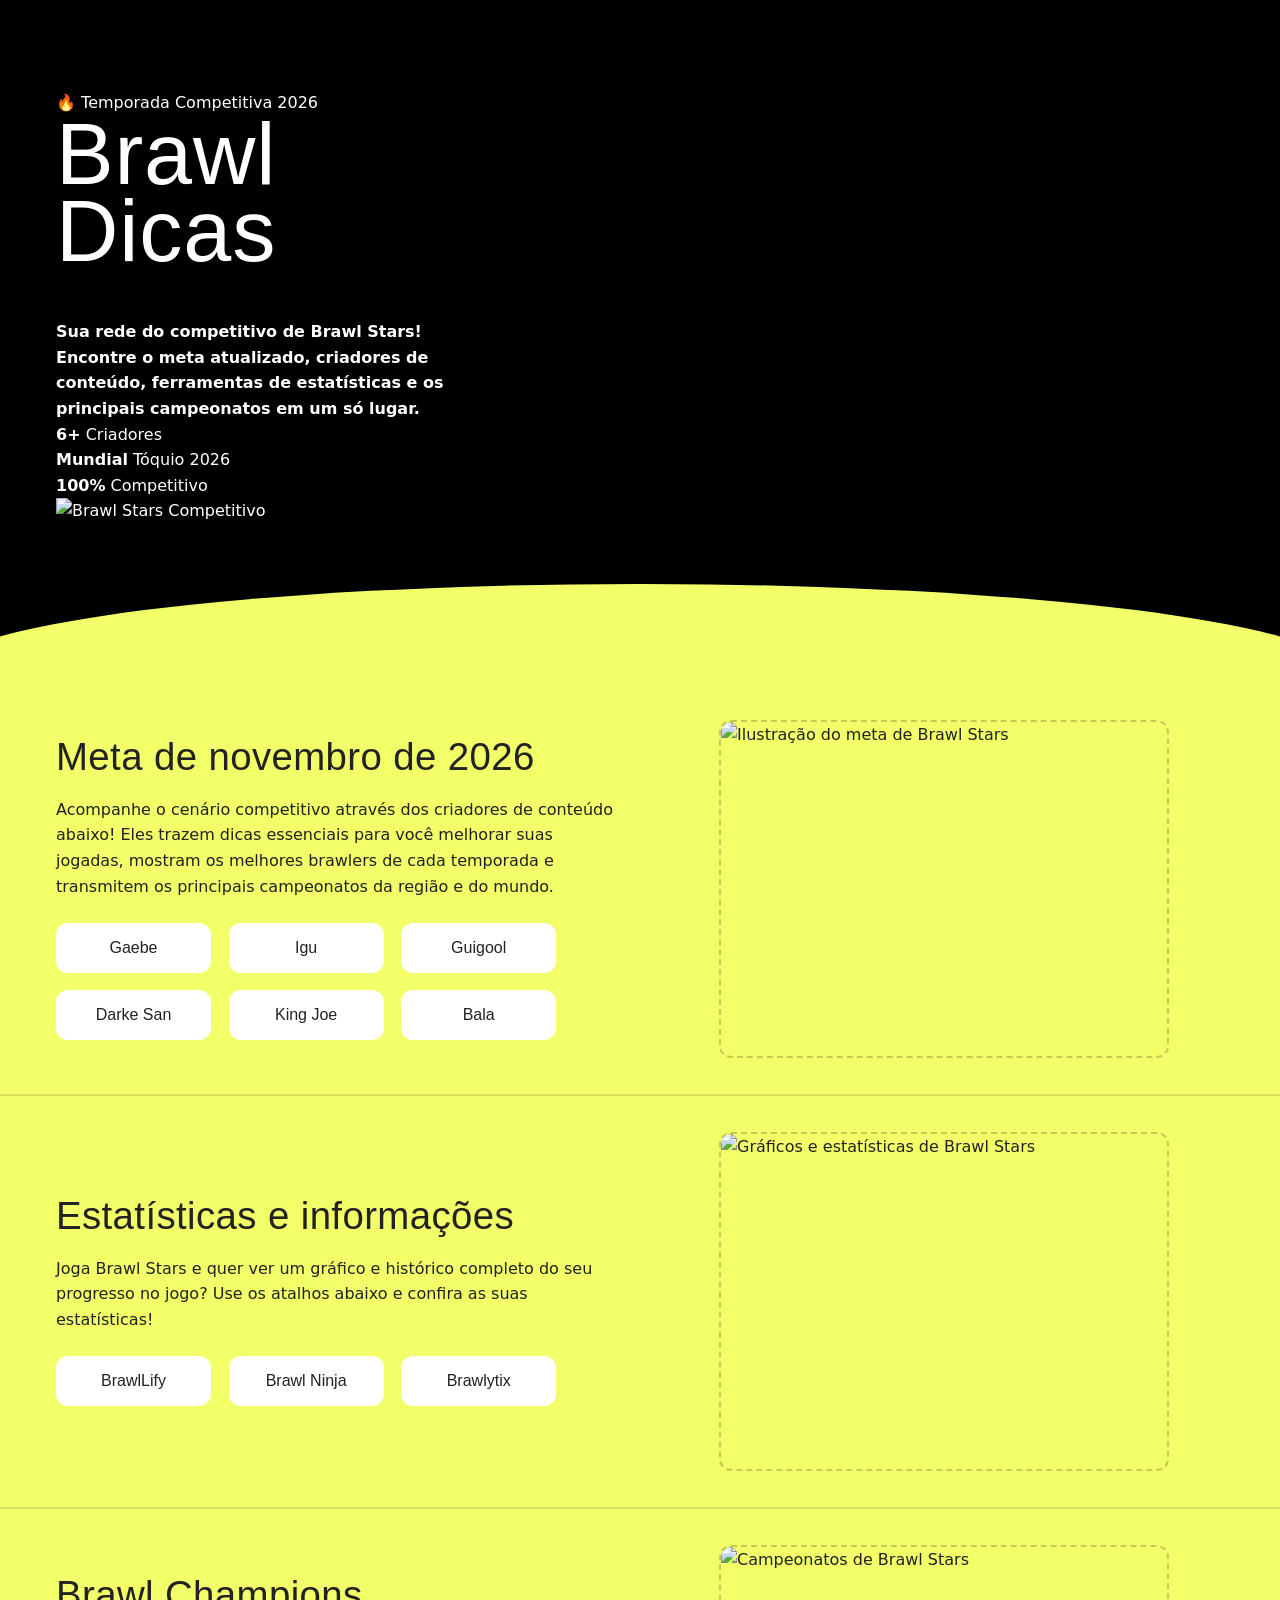
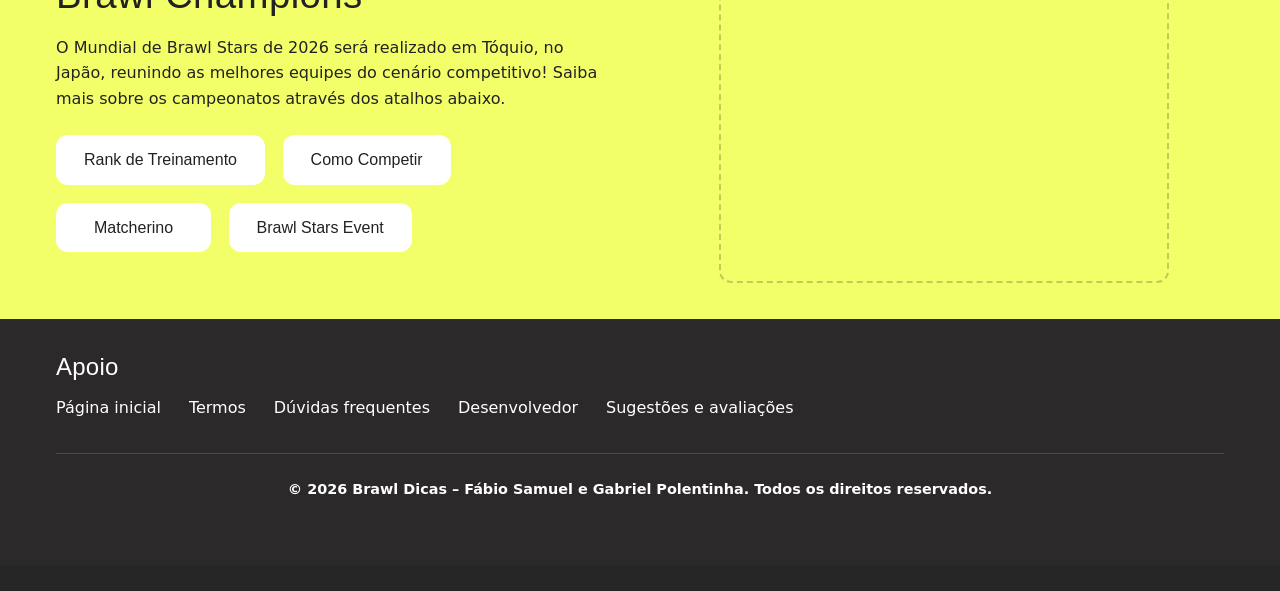
==== commit 0e6f0a82: "Enhance header with competitive season info and stats Updated header section with competitive season" ====
--- a/index.html
+++ b/index.html
@@ -11,9 +11,34 @@
     <link rel="stylesheet" href="estilos.css" />
   </head>
   <body>
-    <header class="topo">
-      <h1>Brawl Dicas</h1>
-      <p>Sua rede do competitivo de Brawl Stars!</p>
+  <header class="topo">
+      <div class="topo-conteudo">
+        <div class="topo-texto">
+          <span class="badge-competitivo">🔥 Temporada Competitiva 2026</span>
+          <h1>Brawl Dicas</h1>
+          <p>Sua rede do competitivo de Brawl Stars! Encontre o meta atualizado, criadores de conteúdo, ferramentas de estatísticas e os principais campeonatos em um só lugar.</p>
+          
+          <div class="topo-stats-rapidos">
+            <div class="stat-item">
+              <strong>6+</strong>
+              <span>Criadores</span>
+            </div>
+            <div class="stat-item">
+              <strong>Mundial</strong>
+              <span>Tóquio 2026</span>
+            </div>
+            <div class="stat-item">
+              <strong>100%</strong>
+              <span>Competitivo</span>
+            </div>
+          </div>
+        </div>
+
+        <div class="topo-banner-imagem">
+          <img src="https://encrypted-tbn0.gstatic.com/images?q=tbn:ANd9GcSmzVf7gCpHhHMNGrQsBmoMyZpO9ob8IwD103T0cNrLFr1PUhr-PskIWnWn&s=10" alt="Brawl Stars Competitivo" />
+          <div class="glow-effect"></div>
+        </div>
+      </div>
     </header>
 
     <main>
@@ -110,5 +135,7 @@
         © 2026 Brawl Dicas – Fábio Samuel e Gabriel Polentinha. Todos os direitos reservados.
       </p>
     </footer>
+
+    <script src="index.js" defer></script>
   </body>
 </html>
--- a/estilos.css
+++ b/estilos.css
@@ -11,7 +11,8 @@
   --fonte-titulo: Impact, "Arial Narrow Bold", "Haettenschweiler", sans-serif;
   --fonte-texto: system-ui, -apple-system, "Segoe UI", Roboto, Arial, sans-serif;
 
-  --largura: 1100px;
+  /* Removido o limite fixo de 1100px para ocupar a tela inteira */
+  --largura: 100%; 
   --espaco-x: clamp(1.5rem, 5vw, 3.5rem);
   --raio: 12px;
 }
@@ -224,3 +225,46 @@
     transition: none !important;
   }
 }
+
+/* ---------- Layout em Duas Colunas para Seções ---------- */
+.conteudo-secao {
+  display: flex;
+  align-items: center;
+  justify-content: space-between;
+  gap: 3rem;
+}
+
+.bloco-texto {
+  flex: 1; /* Ocupa o espaço disponível à esquerda */
+}
+
+.bloco-imagem {
+  flex: 1;
+  display: flex;
+  justify-content: center;
+  align-items: center;
+}
+
+/* Estilização padrão para as imagens ocuparem o espaço de forma responsiva */
+.bloco-imagem img {
+  width: 100%;
+  max-width: 450px;
+  height: auto;
+  border-radius: var(--raio);
+  object-fit: cover;
+  /* Visual temporário caso a imagem ainda não exista (mostra uma caixa tracejada) */
+  border: 2px dashed rgba(0, 0, 0, 0.2); 
+}
+
+/* ---------- Ajuste para Mobile (Empilha a imagem abaixo do texto) ---------- */
+@media (max-width: 900px) {
+  .conteudo-secao {
+    flex-direction: column;
+    align-items: flex-start;
+    gap: 1.5rem;
+  }
+
+  .bloco-imagem {
+    width: 100%;
+  }
+}
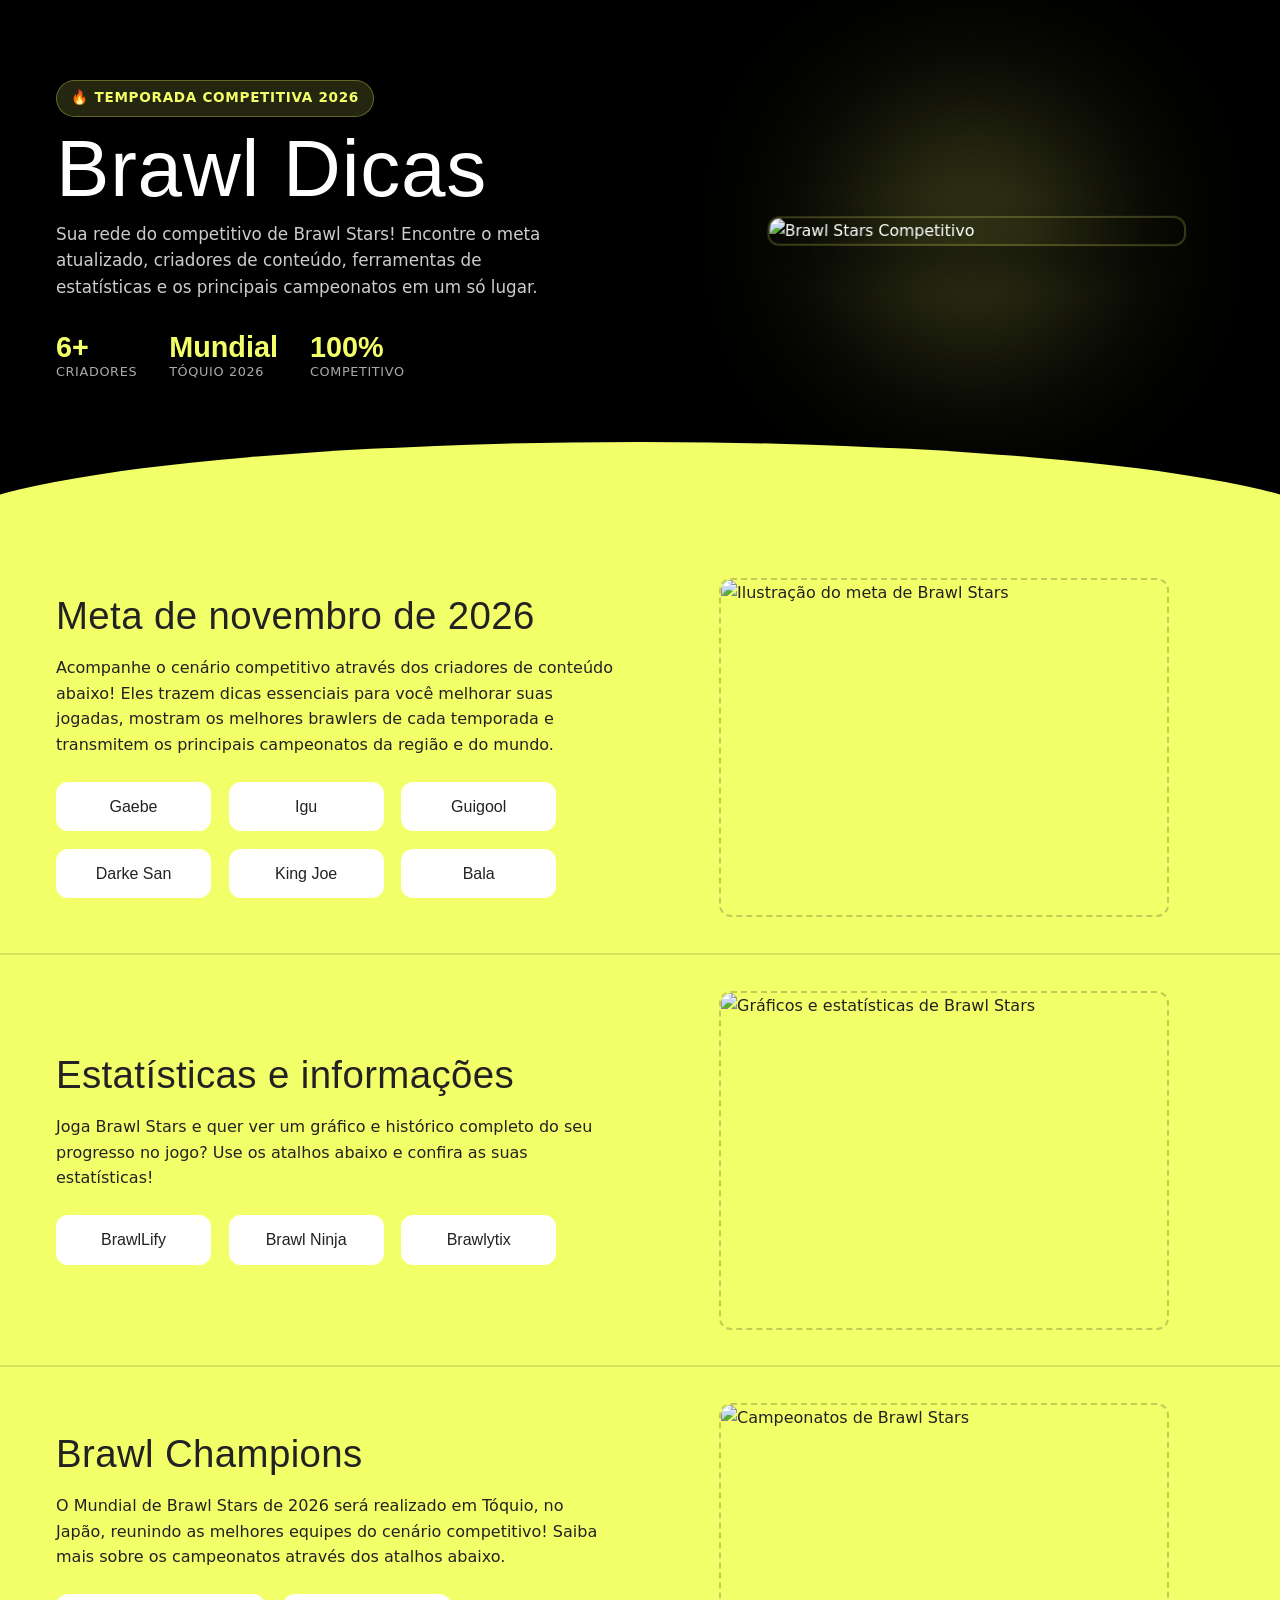
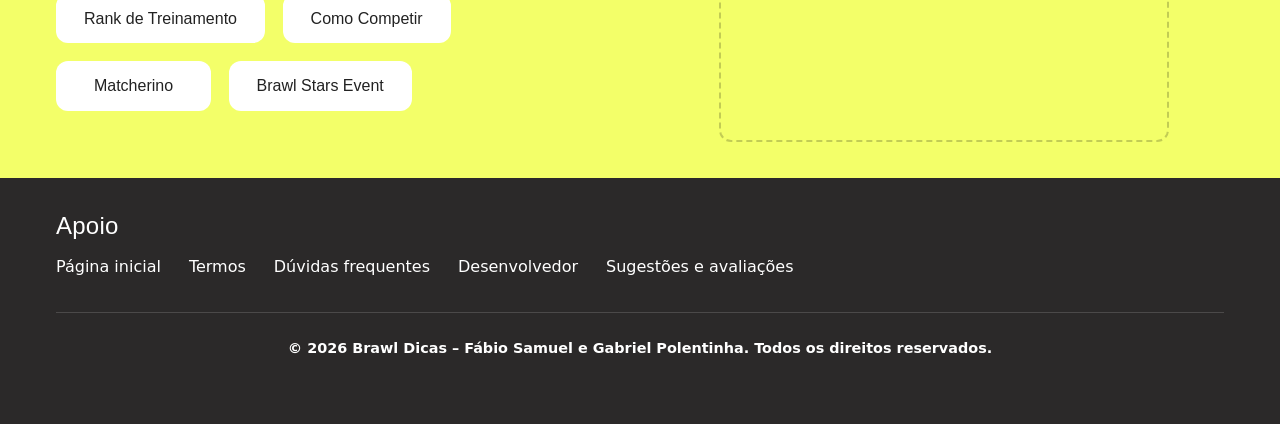
==== commit 6bbb7d2c: "Update link to Terms page in navigation" ====
--- a/index.html
+++ b/index.html
@@ -124,7 +124,7 @@
         <h2>Apoio</h2>
         <ul>
           <li><a href="#">Página inicial</a></li>
-          <li><a href="#">Termos</a></li>
+          <li><a href="termos.html">Termos</a></li>
           <li><a href="#">Dúvidas frequentes</a></li>
           <li><a href="#">Desenvolvedor</a></li>
           <li><a href="#">Sugestões e avaliações</a></li>
--- a/estilos.css
+++ b/estilos.css
@@ -11,7 +11,6 @@
   --fonte-titulo: Impact, "Arial Narrow Bold", "Haettenschweiler", sans-serif;
   --fonte-texto: system-ui, -apple-system, "Segoe UI", Roboto, Arial, sans-serif;
 
-  /* Removido o limite fixo de 1100px para ocupar a tela inteira */
   --largura: 100%; 
   --espaco-x: clamp(1.5rem, 5vw, 3.5rem);
   --raio: 12px;
@@ -57,12 +56,12 @@
   outline-offset: 3px;
 }
 
-/* ---------- Topo ---------- */
+/* ---------- Topo Modernizado (Duas Colunas) ---------- */
 .topo {
   position: relative;
   overflow: hidden;
-  min-height: 480px;
-  padding: 90px var(--espaco-x) 160px;
+  min-height: 520px;
+  padding: 80px var(--espaco-x) 160px;
   background-color: var(--preto);
   color: var(--branco);
 }
@@ -77,24 +76,115 @@
   height: 180px;
   background-color: var(--amarelo);
   border-radius: 50% 50% 0 0;
-}
-
-.topo h1,
+  z-index: 2;
+}
+
+.topo-conteudo {
+  position: relative;
+  z-index: 3;
+  display: flex;
+  align-items: center;
+  justify-content: space-between;
+  gap: 4rem;
+  max-width: 1200px;
+  margin-inline: auto;
+}
+
+.topo-texto {
+  flex: 1.2;
+}
+
+.topo-banner-imagem {
+  flex: 1;
+  position: relative;
+  display: flex;
+  justify-content: center;
+  align-items: center;
+}
+
+/* Selo de Destaque */
+.badge-competitivo {
+  display: inline-block;
+  padding: 0.4rem 0.9rem;
+  background: rgba(243, 255, 105, 0.15);
+  color: var(--amarelo);
+  border: 1px solid rgba(243, 255, 105, 0.3);
+  border-radius: 50px;
+  font-size: 0.85rem;
+  font-weight: bold;
+  margin-bottom: 1rem;
+  text-transform: uppercase;
+  letter-spacing: 0.05em;
+}
+
+.topo h1 {
+  max-width: none;
+  margin: 0 0 1rem;
+  font-size: clamp(3rem, 8vw, 5rem);
+  line-height: 0.9;
+  color: var(--branco);
+}
+
 .topo p {
+  max-width: 500px;
+  font-weight: 500;
+  color: #ccc;
+  font-size: 1.05rem;
+  margin-bottom: 2rem;
+}
+
+/* Estatísticas Rápidas no Topo */
+.topo-stats-rapidos {
+  display: flex;
+  gap: 2rem;
+}
+
+.stat-item {
+  display: flex;
+  flex-direction: column;
+}
+
+.stat-item strong {
+  font-family: var(--fonte-titulo);
+  font-size: 1.8rem;
+  color: var(--amarelo);
+  line-height: 1;
+}
+
+.stat-item span {
+  font-size: 0.8rem;
+  color: #aaa;
+  text-transform: uppercase;
+  letter-spacing: 0.05em;
+}
+
+/* Imagem do Topo com Efeito 3D e Brilho */
+.topo-banner-imagem img {
+  width: 100%;
+  max-width: 420px;
+  height: auto;
+  border-radius: var(--raio);
   position: relative;
+  z-index: 2;
+  box-shadow: 0 20px 40px rgba(0, 0, 0, 0.6);
+  border: 2px solid rgba(255, 255, 105, 0.2);
+  transform: perspective(1000px) rotateY(-5deg) rotateX(5deg);
+  transition: transform 0.4s ease;
+}
+
+.topo-banner-imagem img:hover {
+  transform: perspective(1000px) rotateY(0deg) rotateX(0deg) scale(1.02);
+}
+
+.glow-effect {
+  position: absolute;
+  width: 250px;
+  height: 250px;
+  background: var(--amarelo);
+  filter: blur(80px);
+  opacity: 0.25;
   z-index: 1;
-}
-
-.topo h1 {
-  max-width: 7ch;
-  margin: 0 0 clamp(1.5rem, 4vw, 3rem);
-  font-size: clamp(3.5rem, 11vw, 5.4rem);
-  line-height: 0.9;
-}
-
-.topo p {
-  max-width: 430px;
-  font-weight: bold;
+  border-radius: 50%;
 }
 
 /* ---------- Seções ---------- */
@@ -134,6 +224,8 @@
   text-align: center;
   text-decoration: none;
   transition: background-color 0.15s ease;
+  position: relative;
+  overflow: hidden;
 }
 
 .links a:hover {
@@ -195,47 +287,24 @@
   text-align: center;
 }
 
-/* ---------- Mobile ---------- */
-@media (max-width: 600px) {
-  .topo {
-    min-height: 400px;
-    padding-top: 60px;
-  }
-
-  .links {
-    max-width: none;
-  }
-
-  .links li {
-    width: 100%;
-  }
-
-  .links a {
-    width: 100%;
-  }
-
-  .rodape ul {
-    flex-direction: column;
-  }
-}
-
-/* ---------- Acessibilidade ---------- */
-@media (prefers-reduced-motion: reduce) {
-  * {
-    transition: none !important;
-  }
-}
-
 /* ---------- Layout em Duas Colunas para Seções ---------- */
 .conteudo-secao {
   display: flex;
   align-items: center;
   justify-content: space-between;
   gap: 3rem;
+  opacity: 0;
+  transform: translateY(30px);
+  transition: opacity 0.8s ease-out, transform 0.8s ease-out;
+}
+
+.conteudo-secao.visivel {
+  opacity: 1;
+  transform: translateY(0);
 }
 
 .bloco-texto {
-  flex: 1; /* Ocupa o espaço disponível à esquerda */
+  flex: 1;
 }
 
 .bloco-imagem {
@@ -243,21 +312,62 @@
   display: flex;
   justify-content: center;
   align-items: center;
-}
-
-/* Estilização padrão para as imagens ocuparem o espaço de forma responsiva */
+  perspective: 1000px;
+}
+
 .bloco-imagem img {
   width: 100%;
   max-width: 450px;
   height: auto;
   border-radius: var(--raio);
   object-fit: cover;
-  /* Visual temporário caso a imagem ainda não exista (mostra uma caixa tracejada) */
-  border: 2px dashed rgba(0, 0, 0, 0.2); 
-}
-
-/* ---------- Ajuste para Mobile (Empilha a imagem abaixo do texto) ---------- */
+  border: 2px dashed rgba(0, 0, 0, 0.2);
+  transition: transform 0.1s ease-out, box-shadow 0.3s ease;
+  will-change: transform;
+}
+
+.bloco-imagem img:hover {
+  box-shadow: 0 15px 30px rgba(243, 255, 105, 0.2);
+}
+
+/* Efeito Ripple (Onda ao clicar no botão) */
+.ripple {
+  position: absolute;
+  background: rgba(0, 0, 0, 0.2);
+  border-radius: 50%;
+  transform: scale(0);
+  animation: ripple-effect 0.6s linear;
+  pointer-events: none;
+}
+
+@keyframes ripple-effect {
+  to {
+    transform: scale(4);
+    opacity: 0;
+  }
+}
+
+/* ---------- Responsivo / Mobile ---------- */
 @media (max-width: 900px) {
+  .topo-conteudo {
+    flex-direction: column;
+    text-align: center;
+    gap: 2.5rem;
+  }
+
+  .topo p {
+    margin-inline: auto;
+  }
+
+  .topo-stats-rapidos {
+    justify-content: center;
+  }
+
+  .topo-banner-imagem img {
+    max-width: 320px;
+    transform: none;
+  }
+
   .conteudo-secao {
     flex-direction: column;
     align-items: flex-start;
@@ -268,3 +378,72 @@
     width: 100%;
   }
 }
+
+@media (max-width: 600px) {
+  .topo {
+    min-height: 400px;
+    padding-top: 60px;
+  }
+
+  .links {
+    max-width: none;
+  }
+
+  .links li,
+  .links a {
+    width: 100%;
+  }
+
+  .rodape ul {
+    flex-direction: column;
+  }
+}
+
+/* ---------- Lightbox (Imagem Ampliada em Tela Cheia) ---------- */
+.lightbox-modal {
+  display: none;
+  position: fixed;
+  z-index: 9999;
+  top: 0;
+  left: 0;
+  width: 100%;
+  height: 100%;
+  background-color: rgba(0, 0, 0, 0.85);
+  backdrop-filter: blur(5px);
+  justify-content: center;
+  align-items: center;
+  padding: 2rem;
+  cursor: zoom-out;
+}
+
+.lightbox-modal img {
+  max-width: 90%;
+  max-height: 90vh;
+  border-radius: var(--raio);
+  box-shadow: 0 0 30px rgba(0, 0, 0, 0.8);
+  border: 2px solid var(--amarelo);
+  animation: zoomIn 0.3s ease;
+}
+
+@keyframes zoomIn {
+  from {
+    transform: scale(0.8);
+    opacity: 0;
+  }
+  to {
+    transform: scale(1);
+    opacity: 1;
+  }
+}
+
+/* Deixa o cursor com formato de "ampliar" nas imagens do site */
+.bloco-imagem img {
+  cursor: zoom-in;
+}
+
+/* ---------- Acessibilidade ---------- */
+@media (prefers-reduced-motion: reduce) {
+  * {
+    transition: none !important;
+  }
+}
